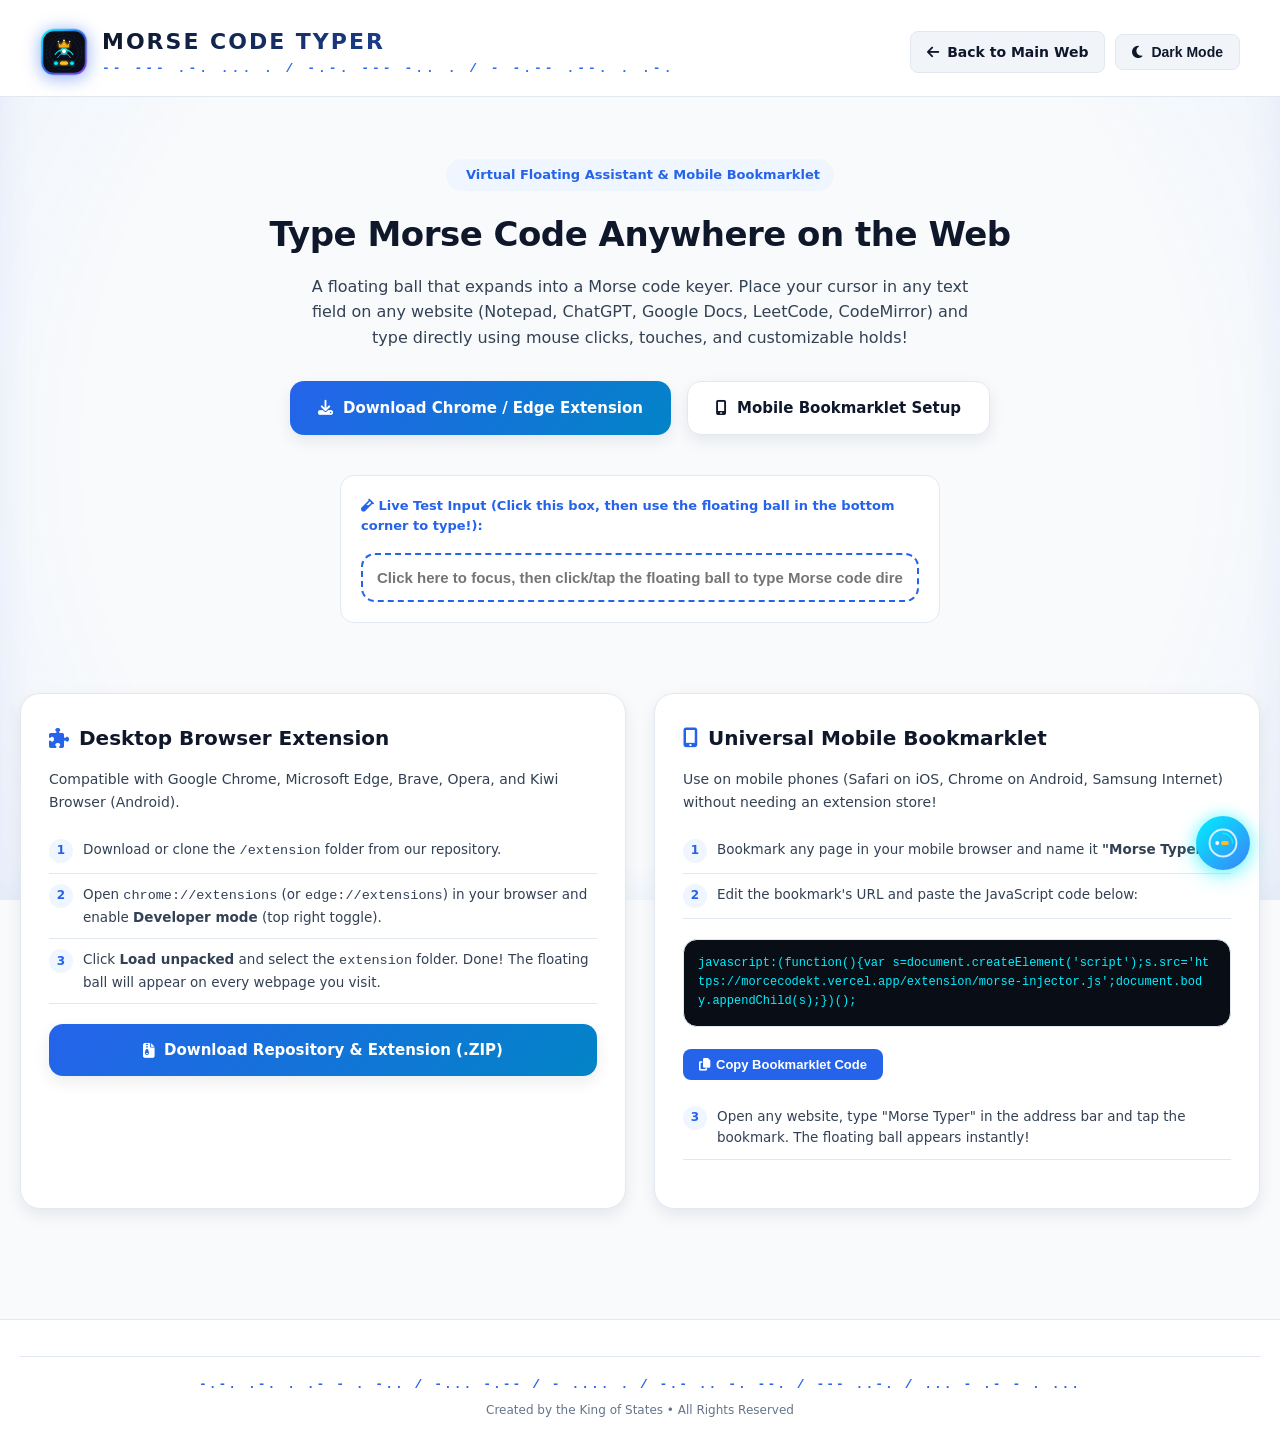
==== extension.html @ 8840e0aa "Add Floating Morse Browser Extension with mobile bookmarklet, full mobile UI overhaul with virtual k" ====
<!DOCTYPE html>
<html lang="en" data-theme="light">
<head>
  <meta charset="UTF-8">
  <meta name="viewport" content="width=device-width, initial-scale=1.0">
  <title>Browser Extension & Mobile Bookmarklet | MORSE CODE TYPER</title>
  <link rel="icon" type="image/svg+xml" href="assets/favicon.svg">
  <link rel="stylesheet" href="https://cdnjs.cloudflare.com/ajax/libs/font-awesome/6.4.0/css/all.min.css">
  <link rel="stylesheet" href="css/themes.css">
  <link rel="stylesheet" href="css/animations.css">
  <link rel="stylesheet" href="css/style.css">
  <link rel="stylesheet" href="extension/content.css">
  <style>
    .ext-hero {
      text-align: center;
      padding: 40px 0 30px 0;
    }
    .ext-badge {
      display: inline-flex;
      align-items: center;
      gap: 6px;
      padding: 6px 14px;
      border-radius: 20px;
      background: var(--primary-light);
      color: var(--primary);
      font-size: 13px;
      font-weight: 800;
      margin-bottom: 16px;
    }
    .ext-title {
      font-size: 34px;
      font-weight: 900;
      color: var(--text-primary);
      margin-bottom: 12px;
      letter-spacing: -0.5px;
    }
    .ext-desc {
      font-size: 16px;
      color: var(--text-secondary);
      max-width: 680px;
      margin: 0 auto 30px auto;
      line-height: 1.6;
    }
    .ext-cta-row {
      display: flex;
      justify-content: center;
      gap: 16px;
      flex-wrap: wrap;
      margin-bottom: 40px;
    }
    .btn-hero {
      padding: 14px 28px;
      border-radius: var(--radius-md);
      font-size: 15px;
      font-weight: 800;
      display: inline-flex;
      align-items: center;
      gap: 10px;
      cursor: pointer;
      text-decoration: none;
      transition: all 0.25s ease;
      box-shadow: var(--shadow-md);
    }
    .btn-hero-primary {
      background: linear-gradient(135deg, var(--primary), var(--secondary));
      color: #fff;
      border: none;
    }
    .btn-hero-primary:hover {
      transform: translateY(-2px);
      box-shadow: 0 8px 25px var(--primary-glow);
    }
    .btn-hero-secondary {
      background: var(--bg-card);
      color: var(--text-primary);
      border: 1px solid var(--border-color);
    }
    .btn-hero-secondary:hover {
      border-color: var(--primary);
      color: var(--primary);
    }
    .ext-grid {
      display: grid;
      grid-template-columns: 1fr 1fr;
      gap: 28px;
      margin-bottom: 50px;
    }
    @media (max-width: 768px) {
      .ext-grid {
        grid-template-columns: 1fr;
      }
    }
    .ext-card {
      background: var(--bg-card);
      border: 1px solid var(--border-color);
      border-radius: var(--radius-lg);
      padding: 28px;
      box-shadow: var(--shadow-md);
    }
    .ext-card h3 {
      font-size: 20px;
      font-weight: 800;
      color: var(--text-primary);
      margin-bottom: 14px;
      display: flex;
      align-items: center;
      gap: 10px;
    }
    .ext-card h3 i {
      color: var(--primary);
    }
    .ext-card p {
      font-size: 14px;
      color: var(--text-secondary);
      line-height: 1.6;
      margin-bottom: 16px;
    }
    .step-list {
      list-style: none;
      padding: 0;
      margin: 0 0 20px 0;
    }
    .step-list li {
      padding: 10px 0;
      border-bottom: 1px solid var(--border-color);
      font-size: 13.5px;
      color: var(--text-secondary);
      display: flex;
      align-items: flex-start;
      gap: 10px;
    }
    .step-num {
      width: 24px;
      height: 24px;
      border-radius: 50%;
      background: var(--primary-light);
      color: var(--primary);
      font-weight: 800;
      font-size: 12px;
      display: flex;
      align-items: center;
      justify-content: center;
      flex-shrink: 0;
    }
    .code-box-wrap {
      position: relative;
      background: #090d16;
      border: 1px solid var(--border-color);
      border-radius: var(--radius-md);
      padding: 14px;
      margin: 14px 0;
      overflow-x: auto;
    }
    .code-text {
      font-family: 'Consolas', 'Courier New', monospace;
      font-size: 12px;
      color: #00f0ff;
      word-break: break-all;
      white-space: pre-wrap;
    }
    .copy-code-btn {
      margin-top: 8px;
      padding: 8px 16px;
      border-radius: var(--radius-sm);
      background: var(--primary);
      color: #fff;
      border: none;
      font-size: 13px;
      font-weight: 700;
      cursor: pointer;
      display: inline-flex;
      align-items: center;
      gap: 6px;
    }
    .sandbox-test-input {
      width: 100%;
      padding: 14px;
      border-radius: var(--radius-md);
      border: 2px dashed var(--primary);
      background: var(--bg-input);
      color: var(--text-primary);
      font-size: 15px;
      font-weight: 600;
      margin-top: 10px;
      outline: none;
    }
  </style>
</head>
<body>
  <div class="screen-mana-shader"></div>
  <canvas id="manaAuraCanvas"></canvas>

  <div class="app-wrapper">
    <header class="main-header">
      <div class="container header-inner">
        <div class="brand-section">
          <a href="index.html" style="text-decoration: none; display: flex; align-items: center; gap: 14px;">
            <img src="assets/logo.svg" alt="Morse Code Typer Logo" class="brand-logo-img">
            <div class="brand-titles">
              <h1 class="main-title">MORSE CODE TYPER</h1>
              <div class="morse-sub-title">-- --- .-. ... . / -.-. --- -.. . / - -.-- .--. . .-.</div>
            </div>
          </a>
        </div>

        <div class="header-actions">
          <a href="index.html" class="btn-icon-labeled" style="text-decoration: none;">
            <i class="fas fa-arrow-left"></i> <span>Back to Main Web</span>
          </a>
          <button id="themeToggleBtn" class="btn-icon-labeled" title="Toggle Theme">
            <i class="fas fa-moon"></i> <span class="btn-text">Dark Mode</span>
          </button>
        </div>
      </div>
    </header>

    <main class="main-content container">
      <!-- Hero Section -->
      <section class="ext-hero">
        <div class="ext-badge"><i class="fas fa-sparkles"></i> Virtual Floating Assistant & Mobile Bookmarklet</div>
        <h2 class="ext-title">Type Morse Code Anywhere on the Web</h2>
        <p class="ext-desc">
          A floating ball that expands into a Morse code keyer. Place your cursor in any text field on any website (Notepad, ChatGPT, Google Docs, LeetCode, CodeMirror) and type directly using mouse clicks, touches, and customizable holds!
        </p>

        <div class="ext-cta-row">
          <a href="#desktop-ext" class="btn-hero btn-hero-primary">
            <i class="fas fa-download"></i> Download Chrome / Edge Extension
          </a>
          <a href="#mobile-bookmarklet" class="btn-hero btn-hero-secondary">
            <i class="fas fa-mobile-screen"></i> Mobile Bookmarklet Setup
          </a>
        </div>

        <!-- Interactive Sandbox on Page -->
        <div style="max-width: 600px; margin: 0 auto 40px auto; text-align: left; background: var(--bg-card); padding: 20px; border-radius: var(--radius-md); border: 1px solid var(--border-color);">
          <div style="font-size: 13px; font-weight: 700; color: var(--primary); margin-bottom: 6px;">
            <i class="fas fa-vial"></i> Live Test Input (Click this box, then use the floating ball in the bottom corner to type!):
          </div>
          <input type="text" class="sandbox-test-input" placeholder="Click here to focus, then click/tap the floating ball to type Morse code directly!">
        </div>
      </section>

      <!-- Details & Installation Grid -->
      <div class="ext-grid">
        <!-- Desktop Extension Card -->
        <div class="ext-card" id="desktop-ext">
          <h3><i class="fas fa-puzzle-piece"></i> Desktop Browser Extension</h3>
          <p>Compatible with Google Chrome, Microsoft Edge, Brave, Opera, and Kiwi Browser (Android).</p>
          
          <ul class="step-list">
            <li>
              <span class="step-num">1</span>
              <span>Download or clone the <code>/extension</code> folder from our repository.</span>
            </li>
            <li>
              <span class="step-num">2</span>
              <span>Open <code>chrome://extensions</code> (or <code>edge://extensions</code>) in your browser and enable <strong>Developer mode</strong> (top right toggle).</span>
            </li>
            <li>
              <span class="step-num">3</span>
              <span>Click <strong>Load unpacked</strong> and select the <code>extension</code> folder. Done! The floating ball will appear on every webpage you visit.</span>
            </li>
          </ul>

          <a href="https://github.com/KoushikDesu/MorseCode-Typer/archive/refs/heads/main.zip" class="btn-hero btn-hero-primary" style="width: 100%; justify-content: center;">
            <i class="fas fa-file-zipper"></i> Download Repository & Extension (.ZIP)
          </a>
        </div>

        <!-- Mobile Bookmarklet Card -->
        <div class="ext-card" id="mobile-bookmarklet">
          <h3><i class="fas fa-mobile-screen-button"></i> Universal Mobile Bookmarklet</h3>
          <p>Use on mobile phones (Safari on iOS, Chrome on Android, Samsung Internet) without needing an extension store!</p>

          <ul class="step-list">
            <li>
              <span class="step-num">1</span>
              <span>Bookmark any page in your mobile browser and name it <strong>"Morse Typer"</strong>.</span>
            </li>
            <li>
              <span class="step-num">2</span>
              <span>Edit the bookmark's URL and paste the JavaScript code below:</span>
            </li>
          </ul>

          <div class="code-box-wrap">
            <div class="code-text" id="bookmarkletCodeText">javascript:(function(){var s=document.createElement('script');s.src='https://morcecodekt.vercel.app/extension/morse-injector.js';document.body.appendChild(s);})();</div>
          </div>

          <button class="copy-code-btn" id="copyBookmarkletBtn">
            <i class="fas fa-copy"></i> Copy Bookmarklet Code
          </button>

          <ul class="step-list" style="margin-top: 16px;">
            <li>
              <span class="step-num">3</span>
              <span>Open any website, type "Morse Typer" in the address bar and tap the bookmark. The floating ball appears instantly!</span>
            </li>
          </ul>
        </div>
      </div>
    </main>

    <footer class="main-footer">
      <div class="container footer-bottom-row">
        <div class="creator-morse-inscribed">-.-. .-. . .- - . -.. / -... -.-- / - .... . / -.- .. -. --. / --- ..-. / ... - .- - . ...</div>
        <div class="creator-text-sub">Created by the King of States &bull; All Rights Reserved</div>
      </div>
    </footer>
  </div>

  <!-- Scripts -->
  <script src="js/app.js"></script>
  <script src="extension/content.js"></script>
  <script>
    document.getElementById('copyBookmarkletBtn').addEventListener('click', () => {
      const code = document.getElementById('bookmarkletCodeText').textContent;
      navigator.clipboard.writeText(code).then(() => {
        window.showToast('Bookmarklet code copied to clipboard!', 'success');
      });
    });
  </script>
</body>
</html>
---- css/themes.css ----
/**
 * MorseCode-Typer Themes & Shaders
 * Dual Theme System:
 * 1. Royal Sovereign (Light Mode): Clean royal blue & white regal aesthetics
 * 2. Solo Leveling Shadow Monarch (Dark Mode): Abyssal black, electric mana cyan shaders & aura
 */

:root {
  /* Common variables */
  --font-main: 'Segoe UI', system-ui, -apple-system, BlinkMacSystemFont, 'Inter', Roboto, sans-serif;
  --font-mono: 'Consolas', 'Fira Code', 'Courier New', monospace;
  --transition-speed: 0.3s;
  --radius-sm: 8px;
  --radius-md: 14px;
  --radius-lg: 20px;
  --radius-xl: 28px;
}

/* ==========================================================================
   LIGHT THEME: "ROYAL SOVEREIGN" (Pleasant Blue & White)
   ========================================================================== */
:root[data-theme="light"] {
  --bg-primary: #f8fafc;
  --bg-secondary: #ffffff;
  --bg-tertiary: #f1f5f9;
  --bg-card: #ffffff;
  --bg-card-hover: #f8fafc;
  --bg-input: #ffffff;
  --bg-pad: #eff6ff;
  --bg-pad-active: #dbeafe;

  --text-primary: #0f172a;
  --text-secondary: #334155;
  --text-muted: #64748b;
  --text-accent: #1d4ed8;

  --primary: #2563eb;
  --primary-hover: #1d4ed8;
  --primary-glow: rgba(37, 99, 235, 0.25);
  --primary-light: #eff6ff;

  --secondary: #0284c7;
  --accent-gold: #d97706;
  --success: #16a34a;
  --danger: #dc2626;
  --warning: #ea580c;

  --border-color: #e2e8f0;
  --border-focus: #3b82f6;

  --shadow-sm: 0 2px 4px rgba(15, 23, 42, 0.05);
  --shadow-md: 0 6px 16px rgba(15, 23, 42, 0.08);
  --shadow-lg: 0 12px 32px rgba(15, 23, 42, 0.12);
  --shadow-neon: 0 0 20px rgba(37, 99, 235, 0.2);

  --screen-vignette: radial-gradient(circle at center, transparent 70%, rgba(37, 99, 235, 0.04) 100%);
  --screen-border-glow: inset 0 0 40px rgba(37, 99, 235, 0.08);
  --glass-bg: rgba(255, 255, 255, 0.85);
  --glass-border: rgba(226, 232, 240, 0.8);
}

/* ==========================================================================
   DARK THEME: "SOLO LEVELING / SHADOW MONARCH" (Obsidian Black & Mana Blue Shaders)
   ========================================================================== */
:root[data-theme="dark"] {
  --bg-primary: #06080d;
  --bg-secondary: #0c1017;
  --bg-tertiary: #131924;
  --bg-card: #0f1623;
  --bg-card-hover: #162032;
  --bg-input: #0a0e16;
  --bg-pad: #0b1322;
  --bg-pad-active: #10243e;

  --text-primary: #f0f6fc;
  --text-secondary: #94a3b8;
  --text-muted: #64748b;
  --text-accent: #00f0ff;

  --primary: #00e5ff;
  --primary-hover: #38bdf8;
  --primary-glow: rgba(0, 240, 255, 0.45);
  --primary-light: rgba(0, 240, 255, 0.1);

  --secondary: #6366f1;
  --accent-gold: #fbbf24;
  --success: #10b981;
  --danger: #f43f5e;
  --warning: #f59e0b;

  --border-color: #1e293b;
  --border-focus: #00f0ff;

  --shadow-sm: 0 2px 8px rgba(0, 0, 0, 0.5);
  --shadow-md: 0 8px 24px rgba(0, 0, 0, 0.7);
  --shadow-lg: 0 16px 48px rgba(0, 0, 0, 0.85);
  --shadow-neon: 0 0 25px rgba(0, 240, 255, 0.35), 0 0 50px rgba(0, 240, 255, 0.15);

  /* Solo Leveling Screen Perimeter Mana Shaders */
  --screen-vignette: radial-gradient(ellipse at center, rgba(6, 8, 13, 0.2) 0%, rgba(3, 4, 8, 0.95) 100%);
  --screen-border-glow: inset 0 0 80px rgba(0, 229, 255, 0.22), inset 0 0 180px rgba(99, 102, 241, 0.12);
  --glass-bg: rgba(15, 22, 35, 0.75);
  --glass-border: rgba(0, 240, 255, 0.25);
}

/* Ambient Mana Overlay around the whole screen in Dark Mode */
.screen-mana-shader {
  position: fixed;
  top: 0;
  left: 0;
  right: 0;
  bottom: 0;
  pointer-events: none;
  z-index: 1;
  box-shadow: var(--screen-border-glow);
  background: var(--screen-vignette);
  transition: box-shadow var(--transition-speed), background var(--transition-speed);
}

/* Subtle holographic scanline overlay for Dark Mode */
[data-theme="dark"] .screen-mana-shader::after {
  content: "";
  position: absolute;
  top: 0;
  left: 0;
  width: 100%;
  height: 100%;
  background: linear-gradient(rgba(18, 16, 16, 0) 50%, rgba(0, 240, 255, 0.02) 50%);
  background-size: 100% 4px;
  pointer-events: none;
}

/* Ambient Canvas Aura for particles */
#manaAuraCanvas {
  position: fixed;
  top: 0;
  left: 0;
  width: 100vw;
  height: 100vh;
  pointer-events: none;
  z-index: 0;
}
---- css/animations.css ----
/**
 * Keyframes and Visual Animations
 */

@keyframes pulseGlow {
  0%, 100% {
    box-shadow: 0 0 15px var(--primary-glow), inset 0 0 10px var(--primary-glow);
    border-color: var(--primary);
  }
  50% {
    box-shadow: 0 0 35px var(--primary-glow), 0 0 60px var(--primary-glow), inset 0 0 20px var(--primary-glow);
    border-color: #38bdf8;
  }
}

@keyframes manaVignettePulse {
  0%, 100% {
    opacity: 0.85;
  }
  50% {
    opacity: 1;
  }
}

@keyframes ditBeat {
  0% { transform: scale(1); }
  50% { transform: scale(1.18); filter: brightness(1.4); }
  100% { transform: scale(1); }
}

@keyframes dahBeat {
  0% { transform: scale(1); }
  50% { transform: scale(1.22); filter: brightness(1.5); }
  100% { transform: scale(1); }
}

@keyframes flashCommit {
  0% { opacity: 0; transform: scale(0.5); }
  40% { opacity: 1; transform: scale(1.25); filter: drop-shadow(0 0 20px var(--primary)); }
  100% { opacity: 0; transform: scale(1.5); }
}

@keyframes rippleEffect {
  0% {
    width: 0px;
    height: 0px;
    opacity: 0.8;
  }
  100% {
    width: 380px;
    height: 380px;
    opacity: 0;
  }
}

@keyframes toastSlideIn {
  0% { transform: translateY(30px); opacity: 0; }
  100% { transform: translateY(0); opacity: 1; }
}

@keyframes modalFadeIn {
  0% { opacity: 0; transform: scale(0.95) translateY(-10px); }
  100% { opacity: 1; transform: scale(1) translateY(0); }
}

.playing-pulse {
  animation: pulseGlow 1.4s infinite alternate ease-in-out;
}

.pulse-dot {
  animation: ditBeat 0.18s ease-out;
}

.pulse-dash {
  animation: dahBeat 0.25s ease-out;
}

.click-ripple {
  position: absolute;
  border-radius: 50%;
  transform: translate(-50%, -50%);
  background: radial-gradient(circle, var(--primary) 0%, rgba(0, 240, 255, 0.1) 70%, transparent 100%);
  pointer-events: none;
  animation: rippleEffect 0.55s ease-out forwards;
}

.flash-active {
  animation: flashCommit 0.4s ease-out forwards !important;
}

.screen-mana-shader {
  animation: manaVignettePulse 6s infinite alternate ease-in-out;
}
---- css/style.css ----
/**
 * MorseCode-Typer - Core Layout & UI Stylesheet
 */

* {
  box-sizing: border-box;
  margin: 0;
  padding: 0;
  -webkit-tap-highlight-color: transparent;
}

body {
  font-family: var(--font-main);
  background-color: var(--bg-primary);
  color: var(--text-primary);
  min-height: 100vh;
  position: relative;
  overflow-x: hidden;
  transition: background-color var(--transition-speed), color var(--transition-speed);
  line-height: 1.6;
}

.app-wrapper {
  position: relative;
  z-index: 2;
  display: flex;
  flex-direction: column;
  min-height: 100vh;
}

.container {
  width: 100%;
  max-width: 1240px;
  margin: 0 auto;
  padding: 0 20px;
}

@media (max-width: 600px) {
  .container {
    padding: 0 12px;
  }
}

/* ==========================================================================
   HEADER & NAVBAR (Scrollable with page)
   ========================================================================== */
.main-header {
  padding: 24px 0 16px 0;
  border-bottom: 1px solid var(--border-color);
  background: var(--bg-secondary);
  position: relative; /* Not fixed/sticky - scrolls naturally */
  z-index: 10;
}

.header-inner {
  display: flex;
  justify-content: space-between;
  align-items: center;
  flex-wrap: wrap;
  gap: 16px;
}

.brand-section {
  display: flex;
  align-items: center;
  gap: 14px;
}

.brand-logo-img {
  width: 48px;
  height: 48px;
  border-radius: var(--radius-md);
  box-shadow: 0 4px 15px var(--primary-glow);
  flex-shrink: 0;
  transition: transform 0.25s ease, filter 0.25s ease;
  filter: drop-shadow(0 0 8px var(--primary-glow));
}

.brand-logo-img:hover {
  transform: scale(1.08) rotate(-3deg);
}

.brand-titles {
  display: flex;
  flex-direction: column;
}

.main-title {
  font-size: 22px;
  font-weight: 800;
  letter-spacing: 2px;
  background: linear-gradient(90deg, var(--text-primary), var(--primary));
  -webkit-background-clip: text;
  -webkit-text-fill-color: transparent;
}

.morse-sub-title {
  font-family: var(--font-mono);
  font-size: 13px;
  letter-spacing: 3px;
  color: var(--primary);
  font-weight: 700;
  opacity: 0.95;
}

.header-actions {
  display: flex;
  align-items: center;
  gap: 10px;
}

.btn-icon-labeled {
  display: inline-flex;
  align-items: center;
  gap: 8px;
  padding: 9px 16px;
  border-radius: var(--radius-sm);
  background: var(--bg-tertiary);
  color: var(--text-primary);
  border: 1px solid var(--border-color);
  cursor: pointer;
  font-size: 14px;
  font-weight: 600;
  transition: all 0.2s ease;
  touch-action: manipulation;
}

.btn-icon-labeled:hover {
  background: var(--bg-card-hover);
  border-color: var(--primary);
  box-shadow: 0 0 12px var(--primary-glow);
  transform: translateY(-1px);
}

.btn-icon-only {
  width: 40px;
  height: 40px;
  border-radius: var(--radius-sm);
  background: var(--bg-tertiary);
  color: var(--text-primary);
  border: 1px solid var(--border-color);
  cursor: pointer;
  font-size: 16px;
  display: inline-flex;
  align-items: center;
  justify-content: center;
  transition: all 0.2s ease;
  touch-action: manipulation;
}

.btn-icon-only:hover {
  background: var(--bg-card-hover);
  border-color: var(--primary);
}

/* ==========================================================================
   NAVIGATION CARDS / TABS
   ========================================================================== */
.navigation-bar {
  padding: 16px 0;
  overflow-x: auto;
  white-space: nowrap;
  -webkit-overflow-scrolling: touch;
  scrollbar-width: thin;
}

.nav-tabs-grid {
  display: flex;
  gap: 10px;
  justify-content: center;
  flex-wrap: wrap;
}

@media (max-width: 768px) {
  .nav-tabs-grid {
    justify-content: flex-start;
    flex-wrap: nowrap;
    padding-bottom: 4px;
  }
}

.nav-tab-btn {
  display: inline-flex;
  align-items: center;
  gap: 8px;
  padding: 11px 18px;
  border-radius: var(--radius-md);
  background: var(--bg-card);
  color: var(--text-secondary);
  border: 1px solid var(--border-color);
  cursor: pointer;
  font-size: 14px;
  font-weight: 700;
  transition: all 0.2s ease;
  box-shadow: var(--shadow-sm);
  flex-shrink: 0;
  touch-action: manipulation;
}

.nav-tab-btn i {
  font-size: 16px;
  color: var(--primary);
}

.nav-tab-btn:hover {
  color: var(--text-primary);
  border-color: var(--primary);
  transform: translateY(-2px);
  box-shadow: 0 6px 18px var(--primary-glow);
}

.nav-tab-btn.active {
  background: linear-gradient(135deg, var(--primary), var(--secondary));
  color: #ffffff;
  border-color: transparent;
  box-shadow: 0 6px 20px var(--primary-glow);
}

.nav-tab-btn.active i {
  color: #ffffff;
}

/* ==========================================================================
   TAB PANES & SECTIONS
   ========================================================================== */
.main-content {
  flex: 1;
  padding: 20px 0 60px 0;
}

.tab-pane {
  display: none;
  animation: modalFadeIn 0.3s ease-out forwards;
}

.tab-pane.active-tab {
  display: block;
}

.section-header {
  display: flex;
  justify-content: space-between;
  align-items: center;
  flex-wrap: wrap;
  gap: 12px;
  margin-bottom: 20px;
}

.section-title {
  font-size: 20px;
  font-weight: 700;
  display: flex;
  align-items: center;
  gap: 10px;
  color: var(--text-primary);
}

.section-title i {
  color: var(--primary);
}

.section-desc {
  font-size: 14px;
  color: var(--text-muted);
  margin-top: 4px;
}

.section-header-actions {
  display: flex;
  gap: 10px;
}

/* ==========================================================================
   TRANSLATOR BOXES (HOME)
   ========================================================================== */
.translator-card {
  background: var(--bg-card);
  border: 1px solid var(--border-color);
  border-radius: var(--radius-lg);
  padding: 22px;
  box-shadow: var(--shadow-md);
  margin-bottom: 25px;
}

@media (max-width: 600px) {
  .translator-card {
    padding: 16px;
  }
}

.translator-grid {
  display: grid;
  grid-template-columns: 1fr 1fr;
  gap: 20px;
  margin-bottom: 20px;
}

@media (max-width: 768px) {
  .translator-grid {
    grid-template-columns: 1fr;
    gap: 16px;
  }
}

.translator-box-wrap {
  display: flex;
  flex-direction: column;
}

.box-header {
  display: flex;
  justify-content: space-between;
  align-items: center;
  margin-bottom: 8px;
}

.box-title {
  font-size: 13px;
  font-weight: 700;
  text-transform: uppercase;
  letter-spacing: 1px;
  color: var(--primary);
  display: flex;
  align-items: center;
  gap: 6px;
}

.box-actions {
  display: flex;
  gap: 6px;
}

.box-action-btn {
  background: var(--bg-tertiary);
  border: 1px solid var(--border-color);
  color: var(--text-primary);
  cursor: pointer;
  font-size: 13px;
  padding: 6px 10px;
  border-radius: var(--radius-sm);
  transition: all 0.2s ease;
  touch-action: manipulation;
}

.box-action-btn:hover {
  color: var(--primary);
  border-color: var(--primary);
}

.translator-textarea {
  width: 100%;
  height: 180px;
  padding: 16px;
  border-radius: var(--radius-md);
  border: 1px solid var(--border-color);
  background: var(--bg-input);
  color: var(--text-primary);
  font-family: var(--font-main);
  font-size: 16px;
  resize: vertical;
  outline: none;
  transition: border-color var(--transition-speed), box-shadow var(--transition-speed);
}

@media (max-width: 600px) {
  .translator-textarea {
    height: 140px;
  }
}

.translator-textarea.morse-code-font {
  font-family: var(--font-mono);
  font-size: 18px;
  letter-spacing: 2px;
}

.translator-textarea:focus {
  border-color: var(--border-focus);
  box-shadow: 0 0 15px var(--primary-glow);
}

.translator-toolbar {
  display: flex;
  justify-content: space-between;
  align-items: center;
  flex-wrap: wrap;
  gap: 16px;
  padding-top: 16px;
  border-top: 1px solid var(--border-color);
}

.wpm-control {
  display: flex;
  align-items: center;
  gap: 10px;
  font-size: 14px;
  font-weight: 600;
  color: var(--text-secondary);
}

.wpm-slider {
  width: 130px;
  cursor: pointer;
  accent-color: var(--primary);
}

.stats-badge {
  font-size: 13px;
  color: var(--text-muted);
  font-family: var(--font-mono);
}

/* ==========================================================================
   INTERACTIVE TAPPING BOARDS (MOUSE & KEYBOARD)
   ========================================================================== */
.typer-workspace {
  display: grid;
  grid-template-columns: 1fr 1fr;
  gap: 24px;
}

@media (max-width: 900px) {
  .typer-workspace {
    grid-template-columns: 1fr;
    gap: 18px;
  }
}

.tapping-pad-card {
  background: var(--bg-card);
  border: 1px solid var(--border-color);
  border-radius: var(--radius-lg);
  padding: 22px;
  box-shadow: var(--shadow-md);
  display: flex;
  flex-direction: column;
}

@media (max-width: 600px) {
  .tapping-pad-card {
    padding: 16px;
  }
}

.interactive-pad-surface {
  position: relative;
  flex: 1;
  min-height: 230px;
  background: var(--bg-pad);
  border: 2px dashed var(--border-color);
  border-radius: var(--radius-md);
  display: flex;
  flex-direction: column;
  align-items: center;
  justify-content: center;
  cursor: pointer;
  user-select: none;
  -webkit-user-select: none;
  overflow: hidden;
  transition: all 0.2s ease;
  margin-bottom: 18px;
  touch-action: manipulation;
}

.interactive-pad-surface:hover {
  border-color: var(--primary);
  background: var(--bg-pad-active);
}

.interactive-pad-surface.active-pressed {
  background: var(--bg-pad-active);
  border-color: var(--primary);
  box-shadow: inset 0 0 25px var(--primary-glow), 0 0 25px var(--primary-glow);
  transform: scale(0.985);
}

.pad-instruction-icon {
  font-size: 38px;
  color: var(--primary);
  margin-bottom: 10px;
}

.pad-instruction-text {
  font-size: 15px;
  font-weight: 700;
  color: var(--text-primary);
  text-align: center;
  padding: 0 10px;
}

.pad-instruction-sub {
  font-size: 13px;
  color: var(--text-muted);
  margin-top: 4px;
  text-align: center;
  padding: 0 10px;
}

.live-key-hint {
  margin-top: 10px;
  padding: 4px 10px;
  border-radius: var(--radius-sm);
  background: var(--primary-light);
  color: var(--primary);
  font-size: 12px;
  font-weight: 700;
  font-family: var(--font-mono);
  text-align: center;
}

/* Dual Display Boards */
.live-buffer-board {
  background: var(--bg-tertiary);
  border: 1px solid var(--border-color);
  border-radius: var(--radius-md);
  padding: 14px 18px;
  display: flex;
  align-items: center;
  justify-content: space-between;
  margin-bottom: 12px;
  position: relative;
  overflow: hidden;
}

.buffer-content-wrap {
  display: flex;
  align-items: center;
  gap: 12px;
}

.buffer-symbols {
  font-family: var(--font-mono);
  font-size: 22px;
  font-weight: 800;
  color: var(--primary);
  letter-spacing: 4px;
}

.buffer-char-preview {
  font-size: 18px;
  font-weight: 800;
  color: var(--accent-gold);
  opacity: 0;
  transition: opacity 0.2s ease;
}

.buffer-char-preview.visible {
  opacity: 1;
}

.commit-timer-svg {
  width: 36px;
  height: 36px;
  transform: rotate(-90deg);
}

.timer-circle-bg {
  fill: none;
  stroke: var(--border-color);
  stroke-width: 3;
}

.timer-circle-val {
  fill: none;
  stroke: var(--primary);
  stroke-width: 3;
  stroke-dasharray: 100;
  stroke-dashoffset: 100;
  transition: stroke-dashoffset 0.05s linear;
}

.commit-flash-overlay {
  position: absolute;
  top: 50%;
  left: 50%;
  transform: translate(-50%, -50%);
  font-size: 48px;
  font-weight: 900;
  color: var(--primary);
  opacity: 0;
  pointer-events: none;
}

/* Decoded Output Card */
.decoded-output-card {
  background: var(--bg-card);
  border: 1px solid var(--border-color);
  border-radius: var(--radius-lg);
  padding: 22px;
  box-shadow: var(--shadow-md);
  display: flex;
  flex-direction: column;
}

@media (max-width: 600px) {
  .decoded-output-card {
    padding: 16px;
  }
}

.decoded-output-textarea {
  flex: 1;
  min-height: 200px;
  padding: 16px;
  border-radius: var(--radius-md);
  border: 1px solid var(--border-color);
  background: var(--bg-input);
  color: var(--text-primary);
  font-family: var(--font-main);
  font-size: 18px;
  font-weight: 600;
  resize: vertical;
  outline: none;
  margin-bottom: 16px;
}

@media (max-width: 600px) {
  .decoded-output-textarea {
    min-height: 140px;
  }
}

.output-action-bar {
  display: flex;
  flex-wrap: wrap;
  gap: 8px;
}

/* ==========================================================================
   LEARN MORSE GRID (CARD 3)
   ========================================================================== */
.learn-filters-bar {
  display: flex;
  justify-content: space-between;
  align-items: center;
  flex-wrap: wrap;
  gap: 14px;
  margin-bottom: 20px;
}

.filter-btn-group {
  display: flex;
  gap: 8px;
  flex-wrap: wrap;
}

.learn-filter-btn {
  padding: 8px 14px;
  border-radius: var(--radius-sm);
  background: var(--bg-card);
  border: 1px solid var(--border-color);
  color: var(--text-secondary);
  cursor: pointer;
  font-size: 13px;
  font-weight: 600;
  transition: all 0.2s ease;
  touch-action: manipulation;
}

.learn-filter-btn.active, .learn-filter-btn:hover {
  background: var(--primary);
  color: #fff;
  border-color: var(--primary);
}

.learn-search-input {
  padding: 8px 14px;
  border-radius: var(--radius-sm);
  border: 1px solid var(--border-color);
  background: var(--bg-card);
  color: var(--text-primary);
  font-size: 14px;
  outline: none;
  width: 200px;
}

@media (max-width: 600px) {
  .learn-search-input {
    width: 100%;
  }
}

.learn-search-input:focus {
  border-color: var(--primary);
}

.learn-grid {
  display: grid;
  grid-template-columns: repeat(auto-fill, minmax(240px, 1fr));
  gap: 18px;
  margin-bottom: 30px;
}

@media (max-width: 600px) {
  .learn-grid {
    grid-template-columns: 1fr;
    gap: 14px;
  }
}

.learn-char-card {
  background: var(--bg-card);
  border: 1px solid var(--border-color);
  border-radius: var(--radius-md);
  padding: 16px;
  box-shadow: var(--shadow-sm);
  transition: all 0.25s ease;
  display: flex;
  flex-direction: column;
}

.learn-char-card:hover {
  transform: translateY(-3px);
  border-color: var(--primary);
  box-shadow: var(--shadow-neon);
}

.card-top {
  display: flex;
  justify-content: space-between;
  align-items: center;
  margin-bottom: 10px;
}

.char-badge {
  font-size: 26px;
  font-weight: 900;
  color: var(--text-primary);
}

.play-char-btn {
  width: 36px;
  height: 36px;
  border-radius: 50%;
  background: var(--primary-light);
  border: 1px solid var(--border-color);
  color: var(--primary);
  cursor: pointer;
  display: flex;
  align-items: center;
  justify-content: center;
  transition: all 0.2s ease;
  touch-action: manipulation;
}

.play-char-btn:hover {
  background: var(--primary);
  color: #fff;
  transform: scale(1.1);
}

.card-morse-row {
  display: flex;
  justify-content: space-between;
  align-items: center;
  margin-bottom: 12px;
  background: var(--bg-tertiary);
  padding: 8px 12px;
  border-radius: var(--radius-sm);
}

.morse-text {
  font-family: var(--font-mono);
  font-size: 18px;
  font-weight: 800;
  color: var(--primary);
  letter-spacing: 2px;
}

.morse-visual-pills {
  display: flex;
  gap: 4px;
}

.symbol-pill {
  font-size: 15px;
  font-weight: 800;
}

.pill-dot { color: var(--primary); }
.pill-dash { color: var(--accent-gold); }

.mnemonic-section {
  flex: 1;
  font-size: 13px;
  color: var(--text-secondary);
  margin-bottom: 12px;
}

.mnemonic-word {
  color: var(--text-primary);
  margin-bottom: 2px;
}

.mnemonic-word i {
  color: var(--accent-gold);
  margin-right: 4px;
}

.mnemonic-hint {
  color: var(--text-muted);
  font-style: italic;
}

.try-char-btn {
  width: 100%;
  padding: 8px;
  border-radius: var(--radius-sm);
  background: var(--bg-tertiary);
  border: 1px solid var(--border-color);
  color: var(--text-primary);
  font-size: 12px;
  font-weight: 700;
  cursor: pointer;
  transition: all 0.2s ease;
  touch-action: manipulation;
}

.try-char-btn:hover {
  background: var(--primary);
  color: #fff;
  border-color: var(--primary);
}

.chart-img-modal-body {
  text-align: center;
  overflow: auto;
  max-height: 75vh;
}

.mnemonic-full-img {
  max-width: 100%;
  height: auto;
  border-radius: var(--radius-md);
  box-shadow: var(--shadow-lg);
  background: #fff;
}

/* ==========================================================================
   PRACTICE & QUIZ ENGINE (CARD 4)
   ========================================================================== */
.practice-container {
  display: grid;
  grid-template-columns: 280px 1fr;
  gap: 24px;
}

@media (max-width: 860px) {
  .practice-container {
    grid-template-columns: 1fr;
    gap: 18px;
  }
}

.practice-sidebar-card {
  background: var(--bg-card);
  border: 1px solid var(--border-color);
  border-radius: var(--radius-lg);
  padding: 20px;
  box-shadow: var(--shadow-md);
  display: flex;
  flex-direction: column;
  gap: 16px;
}

.stat-item {
  display: flex;
  justify-content: space-between;
  align-items: center;
  padding: 8px 0;
  border-bottom: 1px solid var(--border-color);
}

.stat-label {
  font-size: 13px;
  color: var(--text-muted);
  font-weight: 600;
}

.stat-val {
  font-size: 18px;
  font-weight: 800;
  font-family: var(--font-mono);
  color: var(--primary);
}

.rank-badge {
  display: inline-block;
  padding: 8px 12px;
  border-radius: var(--radius-sm);
  font-size: 13px;
  font-weight: 800;
  text-align: center;
  width: 100%;
}

.rank-novice { background: #334155; color: #fff; }
.rank-a { background: #0284c7; color: #fff; }
.rank-s { background: #7c3aed; color: #fff; }
.rank-monarch { background: linear-gradient(90deg, #00f0ff, #7c3aed); color: #000; font-weight: 900; }

.quiz-main-card {
  background: var(--bg-card);
  border: 1px solid var(--border-color);
  border-radius: var(--radius-lg);
  padding: 28px;
  box-shadow: var(--shadow-md);
  display: flex;
  flex-direction: column;
  justify-content: center;
  min-height: 420px;
}

@media (max-width: 600px) {
  .quiz-main-card {
    padding: 16px;
    min-height: auto;
  }
}

.quiz-question-header {
  text-align: center;
  margin-bottom: 24px;
}

.quiz-subtitle {
  font-size: 14px;
  color: var(--text-muted);
  margin-bottom: 12px;
}

.quiz-prompt-box {
  display: flex;
  align-items: center;
  justify-content: center;
  min-height: 60px;
}

.quiz-prompt-text {
  font-size: 36px;
  font-weight: 900;
  font-family: var(--font-mono);
  letter-spacing: 4px;
  color: var(--primary);
}

/* Dedicated Audio Question Banner */
.quiz-audio-banner {
  display: flex;
  flex-direction: column;
  align-items: center;
  justify-content: center;
  gap: 12px;
  margin-bottom: 10px;
}

.quiz-sound-banner-btn {
  display: inline-flex;
  align-items: center;
  gap: 12px;
  padding: 16px 28px;
  border-radius: var(--radius-md);
  background: linear-gradient(135deg, var(--primary), var(--secondary));
  color: #fff;
  border: none;
  font-size: 17px;
  font-weight: 800;
  cursor: pointer;
  box-shadow: 0 6px 20px var(--primary-glow);
  transition: all 0.2s ease;
  touch-action: manipulation;
}

.quiz-sound-banner-btn:hover {
  transform: scale(1.03);
  box-shadow: 0 8px 25px var(--primary-glow);
}

.quiz-options-grid {
  display: grid;
  grid-template-columns: 1fr 1fr;
  gap: 14px;
  margin-bottom: 20px;
}

@media (max-width: 640px) {
  .quiz-options-grid {
    grid-template-columns: 1fr;
    gap: 10px;
  }
}

.quiz-option-btn {
  padding: 16px 20px;
  border-radius: var(--radius-md);
  background: var(--bg-tertiary);
  border: 2px solid var(--border-color);
  color: var(--text-primary);
  font-size: 18px;
  font-weight: 700;
  cursor: pointer;
  display: flex;
  align-items: center;
  gap: 12px;
  transition: all 0.2s ease;
  touch-action: manipulation;
  min-height: 58px;
}

.quiz-option-btn:hover {
  border-color: var(--primary);
  background: var(--bg-card-hover);
  transform: translateY(-2px);
}

.quiz-option-btn .opt-index {
  display: inline-flex;
  align-items: center;
  justify-content: center;
  width: 28px;
  height: 28px;
  border-radius: 50%;
  background: var(--primary-light);
  color: var(--primary);
  font-size: 13px;
  font-weight: 800;
  flex-shrink: 0;
}

.quiz-option-btn.correct-choice {
  background: rgba(16, 185, 129, 0.2) !important;
  border-color: var(--success) !important;
  color: var(--success) !important;
}

.quiz-option-btn.wrong-choice {
  background: rgba(244, 63, 94, 0.2) !important;
  border-color: var(--danger) !important;
  color: var(--danger) !important;
}

/* Interactive Tapping Challenge */
.interactive-tapping-container {
  text-align: center;
  margin-bottom: 20px;
}

.interactive-tap-buffer {
  min-height: 60px;
  padding: 12px 18px;
  border-radius: var(--radius-md);
  background: var(--bg-tertiary);
  border: 2px solid var(--border-color);
  font-family: var(--font-mono);
  font-size: 26px;
  font-weight: 800;
  color: var(--primary);
  letter-spacing: 4px;
  margin-bottom: 16px;
  display: flex;
  align-items: center;
  justify-content: center;
  word-break: break-all;
}

.interactive-tap-buttons {
  display: flex;
  justify-content: center;
  gap: 8px;
  flex-wrap: wrap;
  margin-bottom: 14px;
}

.quiz-tap-action-btn {
  padding: 12px 20px;
  border-radius: var(--radius-sm);
  background: var(--bg-tertiary);
  border: 1px solid var(--border-color);
  color: var(--text-primary);
  font-size: 15px;
  font-weight: 700;
  cursor: pointer;
  transition: all 0.2s ease;
  touch-action: manipulation;
}

.quiz-tap-action-btn:hover {
  background: var(--primary);
  color: #fff;
  border-color: var(--primary);
}

.interactive-feedback-row {
  min-height: 28px;
  font-size: 14px;
  font-weight: 700;
}

.correct-text { color: var(--success); }
.wrong-text { color: var(--danger); }

/* ==========================================================================
   FOOTER & CREATOR INSCRIPTION
   ========================================================================== */
.main-footer {
  border-top: 1px solid var(--border-color);
  background: var(--bg-secondary);
  padding: 36px 0 25px 0;
  margin-top: auto;
}

.footer-content-grid {
  display: grid;
  grid-template-columns: 1.5fr 1fr 1fr;
  gap: 24px;
  margin-bottom: 25px;
}

@media (max-width: 768px) {
  .footer-content-grid {
    grid-template-columns: 1fr;
    gap: 20px;
  }
}

.footer-brand h3 {
  font-size: 17px;
  font-weight: 800;
  margin-bottom: 8px;
  color: var(--primary);
}

.footer-brand p {
  font-size: 13px;
  color: var(--text-secondary);
}

.footer-motivation {
  display: flex;
  flex-direction: column;
  justify-content: center;
}

.quote-box {
  font-style: italic;
  font-size: 13px;
  color: var(--text-primary);
  border-left: 3px solid var(--primary);
  padding-left: 12px;
  line-height: 1.5;
}

.quote-author {
  font-style: normal;
  font-weight: 700;
  color: var(--primary);
  margin-top: 4px;
  font-size: 12px;
}

.footer-feedback h4 {
  font-size: 14px;
  font-weight: 700;
  margin-bottom: 6px;
  color: var(--text-primary);
}

.feedback-email-link {
  display: inline-flex;
  align-items: center;
  gap: 8px;
  color: var(--primary);
  text-decoration: none;
  font-weight: 600;
  font-size: 13px;
}

.feedback-email-link:hover {
  text-decoration: underline;
}

.footer-bottom-row {
  border-top: 1px solid var(--border-color);
  padding-top: 18px;
  display: flex;
  flex-direction: column;
  align-items: center;
  gap: 6px;
  text-align: center;
}

.creator-morse-inscribed {
  font-family: var(--font-mono);
  font-size: 13px;
  letter-spacing: 2px;
  color: var(--primary);
  font-weight: 700;
  word-break: break-all;
}

.creator-text-sub {
  font-size: 12px;
  color: var(--text-muted);
}

/* ==========================================================================
   MODALS
   ========================================================================== */
.modal-overlay {
  position: fixed;
  top: 0;
  left: 0;
  right: 0;
  bottom: 0;
  background: rgba(0, 0, 0, 0.75);
  backdrop-filter: blur(6px);
  z-index: 1000;
  display: flex;
  align-items: center;
  justify-content: center;
  padding: 16px;
  opacity: 0;
  pointer-events: none;
  transition: opacity 0.25s ease;
}

.modal-overlay.open {
  opacity: 1;
  pointer-events: auto;
}

.modal-card {
  background: var(--bg-card);
  border: 1px solid var(--border-color);
  border-radius: var(--radius-lg);
  width: 100%;
  max-width: 560px;
  box-shadow: var(--shadow-lg);
  overflow: hidden;
  animation: modalFadeIn 0.25s ease-out;
}

.modal-card.wide-modal {
  max-width: 900px;
}

.modal-header {
  padding: 16px 20px;
  border-bottom: 1px solid var(--border-color);
  display: flex;
  justify-content: space-between;
  align-items: center;
}

.modal-header h3 {
  font-size: 17px;
  font-weight: 700;
  color: var(--text-primary);
}

.modal-close-btn {
  background: transparent;
  border: none;
  color: var(--text-muted);
  font-size: 18px;
  cursor: pointer;
  transition: color 0.2s ease;
  touch-action: manipulation;
}

.modal-close-btn:hover {
  color: var(--danger);
}

.modal-body {
  padding: 20px;
  max-height: 70vh;
  overflow-y: auto;
}

.modal-footer {
  padding: 14px 20px;
  border-top: 1px solid var(--border-color);
  display: flex;
  justify-content: flex-end;
  gap: 10px;
}

.form-group {
  margin-bottom: 16px;
}

.form-group label {
  display: block;
  font-size: 13px;
  font-weight: 600;
  margin-bottom: 6px;
  color: var(--text-secondary);
}

.form-control {
  width: 100%;
  padding: 10px 12px;
  border-radius: var(--radius-sm);
  border: 1px solid var(--border-color);
  background: var(--bg-input);
  color: var(--text-primary);
  font-size: 14px;
  outline: none;
}

.form-control:focus {
  border-color: var(--primary);
}

/* Toast styling */
.toast-container {
  position: fixed;
  bottom: 20px;
  right: 20px;
  z-index: 2000;
  display: flex;
  flex-direction: column;
  gap: 8px;
  max-width: 90vw;
}

.toast {
  display: flex;
  align-items: center;
  gap: 10px;
  padding: 12px 16px;
  border-radius: var(--radius-md);
  background: var(--bg-card);
  border: 1px solid var(--border-color);
  color: var(--text-primary);
  font-size: 13px;
  font-weight: 600;
  box-shadow: var(--shadow-lg);
  opacity: 0;
  transform: translateY(20px);
  transition: all 0.3s cubic-bezier(0.4, 0, 0.2, 1);
}

.toast.show {
  opacity: 1;
  transform: translateY(0);
}

.toast-success { border-left: 4px solid var(--success); }
.toast-error { border-left: 4px solid var(--danger); }
.toast-info { border-left: 4px solid var(--primary); }
.toast-warning { border-left: 4px solid var(--warning); }
---- extension/content.css ----
/**
 * Morse Code Floating Extension - Isolated CSS Styles
 */

:root {
  --mext-primary: #00f0ff;
  --mext-secondary: #3b82f6;
  --mext-bg: rgba(12, 16, 26, 0.95);
  --mext-card: #131b2c;
  --mext-border: #1e293b;
  --mext-text: #f0f6fc;
  --mext-muted: #94a3b8;
  --mext-gold: #fbbf24;
  --mext-glow: rgba(0, 240, 255, 0.4);
}

[data-mext-theme="light"] {
  --mext-primary: #2563eb;
  --mext-secondary: #0284c7;
  --mext-bg: rgba(255, 255, 255, 0.97);
  --mext-card: #f8fafc;
  --mext-border: #cbd5e1;
  --mext-text: #0f172a;
  --mext-muted: #64748b;
  --mext-gold: #d97706;
  --mext-glow: rgba(37, 99, 235, 0.25);
}

/* Floating Ball Trigger */
#morse-ext-ball {
  position: fixed;
  bottom: 30px;
  right: 30px;
  width: 54px;
  height: 54px;
  border-radius: 50%;
  background: linear-gradient(135deg, var(--mext-primary), var(--mext-secondary));
  box-shadow: 0 6px 22px var(--mext-glow), 0 0 15px var(--mext-glow);
  z-index: 2147483645;
  cursor: grab;
  display: flex;
  align-items: center;
  justify-content: center;
  color: #fff;
  font-family: system-ui, -apple-system, sans-serif;
  user-select: none;
  -webkit-user-select: none;
  touch-action: none;
  transition: transform 0.2s cubic-bezier(0.4, 0, 0.2, 1), box-shadow 0.2s ease;
}

#morse-ext-ball:hover {
  transform: scale(1.1);
  box-shadow: 0 8px 30px var(--mext-glow), 0 0 25px var(--mext-glow);
}

#morse-ext-ball:active {
  cursor: grabbing;
  transform: scale(0.95);
}

.mext-ball-icon {
  width: 32px;
  height: 32px;
  pointer-events: none;
}

/* Floating Morse Widget Box */
#morse-ext-widget {
  position: fixed;
  bottom: 30px;
  right: 30px;
  width: 330px;
  max-width: 92vw;
  background: var(--mext-bg);
  color: var(--mext-text);
  border: 1.5px solid var(--mext-border);
  border-radius: 18px;
  box-shadow: 0 16px 40px rgba(0, 0, 0, 0.6), 0 0 25px var(--mext-glow);
  z-index: 2147483646;
  font-family: system-ui, -apple-system, sans-serif;
  display: none;
  flex-direction: column;
  overflow: hidden;
  backdrop-filter: blur(16px);
  -webkit-backdrop-filter: blur(16px);
  animation: mextFadeIn 0.25s ease-out;
  touch-action: manipulation;
}

#morse-ext-widget.mext-open {
  display: flex;
}

@keyframes mextFadeIn {
  from { opacity: 0; transform: scale(0.9) translateY(20px); }
  to { opacity: 1; transform: scale(1) translateY(0); }
}

/* Widget Header */
.mext-header {
  padding: 10px 14px;
  background: var(--mext-card);
  border-bottom: 1px solid var(--mext-border);
  display: flex;
  align-items: center;
  justify-content: space-between;
  cursor: grab;
  user-select: none;
  -webkit-user-select: none;
}

.mext-header:active {
  cursor: grabbing;
}

.mext-brand {
  display: flex;
  align-items: center;
  gap: 8px;
  font-size: 13px;
  font-weight: 800;
  letter-spacing: 0.5px;
  color: var(--mext-primary);
}

.mext-header-actions {
  display: flex;
  align-items: center;
  gap: 4px;
}

.mext-btn-icon {
  background: transparent;
  border: none;
  color: var(--mext-muted);
  cursor: pointer;
  width: 28px;
  height: 28px;
  border-radius: 6px;
  display: flex;
  align-items: center;
  justify-content: center;
  font-size: 13px;
  font-weight: 700;
  transition: all 0.2s ease;
}

.mext-btn-icon:hover {
  background: rgba(0, 240, 255, 0.15);
  color: var(--mext-primary);
}

.mext-btn-icon.mext-active {
  background: var(--mext-primary);
  color: #fff;
}

/* Active Target Element Status Indicator */
.mext-target-bar {
  padding: 6px 12px;
  font-size: 11px;
  font-weight: 600;
  background: rgba(0, 240, 255, 0.08);
  color: var(--mext-primary);
  display: flex;
  align-items: center;
  justify-content: space-between;
  border-bottom: 1px solid var(--mext-border);
}

/* Buffer & Countdown Board */
.mext-buffer-row {
  padding: 10px 14px;
  background: var(--mext-card);
  display: flex;
  align-items: center;
  justify-content: space-between;
  border-bottom: 1px solid var(--mext-border);
}

.mext-buffer-text {
  font-family: 'Consolas', 'Courier New', monospace;
  font-size: 22px;
  font-weight: 800;
  color: var(--mext-primary);
  letter-spacing: 3px;
  min-height: 28px;
}

.mext-preview-badge {
  font-size: 16px;
  font-weight: 800;
  color: var(--mext-gold);
}

.mext-timer-svg {
  width: 28px;
  height: 28px;
  transform: rotate(-90deg);
}

.mext-timer-bg {
  fill: none;
  stroke: var(--mext-border);
  stroke-width: 3;
}

.mext-timer-val {
  fill: none;
  stroke: var(--mext-primary);
  stroke-width: 3;
  stroke-dasharray: 100;
  stroke-dashoffset: 100;
  transition: stroke-dashoffset 0.05s linear;
}

/* Interactive Tapping Pad */
.mext-pad {
  margin: 12px;
  padding: 24px 14px;
  background: rgba(0, 240, 255, 0.04);
  border: 2px dashed var(--mext-border);
  border-radius: 12px;
  text-align: center;
  cursor: pointer;
  user-select: none;
  -webkit-user-select: none;
  transition: all 0.2s ease;
  touch-action: manipulation;
}

.mext-pad:hover {
  border-color: var(--mext-primary);
  background: rgba(0, 240, 255, 0.08);
}

.mext-pad.mext-pressed {
  background: rgba(0, 240, 255, 0.18);
  border-color: var(--mext-primary);
  transform: scale(0.98);
  box-shadow: inset 0 0 15px var(--mext-glow);
}

.mext-pad-title {
  font-size: 13px;
  font-weight: 800;
  letter-spacing: 1px;
  color: var(--mext-text);
}

.mext-pad-sub {
  font-size: 11px;
  color: var(--mext-muted);
  margin-top: 3px;
}

/* Action Buttons Toolbar */
.mext-toolbar {
  padding: 8px 12px 12px 12px;
  display: flex;
  flex-wrap: wrap;
  gap: 6px;
}

.mext-btn {
  flex: 1;
  min-width: 56px;
  padding: 7px 10px;
  border-radius: 8px;
  background: var(--mext-card);
  border: 1px solid var(--mext-border);
  color: var(--mext-text);
  font-size: 11px;
  font-weight: 700;
  cursor: pointer;
  display: inline-flex;
  align-items: center;
  justify-content: center;
  gap: 4px;
  transition: all 0.2s ease;
  touch-action: manipulation;
}

.mext-btn:hover {
  border-color: var(--mext-primary);
  background: rgba(0, 240, 255, 0.12);
  color: var(--mext-primary);
}

.mext-btn-accent {
  background: var(--mext-primary);
  color: #fff;
  border-color: transparent;
}

.mext-btn-accent:hover {
  filter: brightness(1.15);
}

/* Settings Drawer inside Widget */
.mext-settings-drawer {
  max-height: 0;
  overflow: hidden;
  transition: max-height 0.3s cubic-bezier(0.4, 0, 0.2, 1);
  background: var(--mext-card);
  border-top: 1px solid var(--mext-border);
}

.mext-settings-drawer.mext-drawer-open {
  max-height: 280px;
  overflow-y: auto;
  padding: 12px 14px;
}

.mext-form-group {
  margin-bottom: 10px;
}

.mext-form-group label {
  display: block;
  font-size: 11px;
  font-weight: 600;
  color: var(--mext-muted);
  margin-bottom: 3px;
}

.mext-select, .mext-input {
  width: 100%;
  padding: 6px 8px;
  border-radius: 6px;
  background: var(--mext-bg);
  border: 1px solid var(--mext-border);
  color: var(--mext-text);
  font-size: 11px;
  outline: none;
}

.mext-select:focus, .mext-input:focus {
  border-color: var(--mext-primary);
}
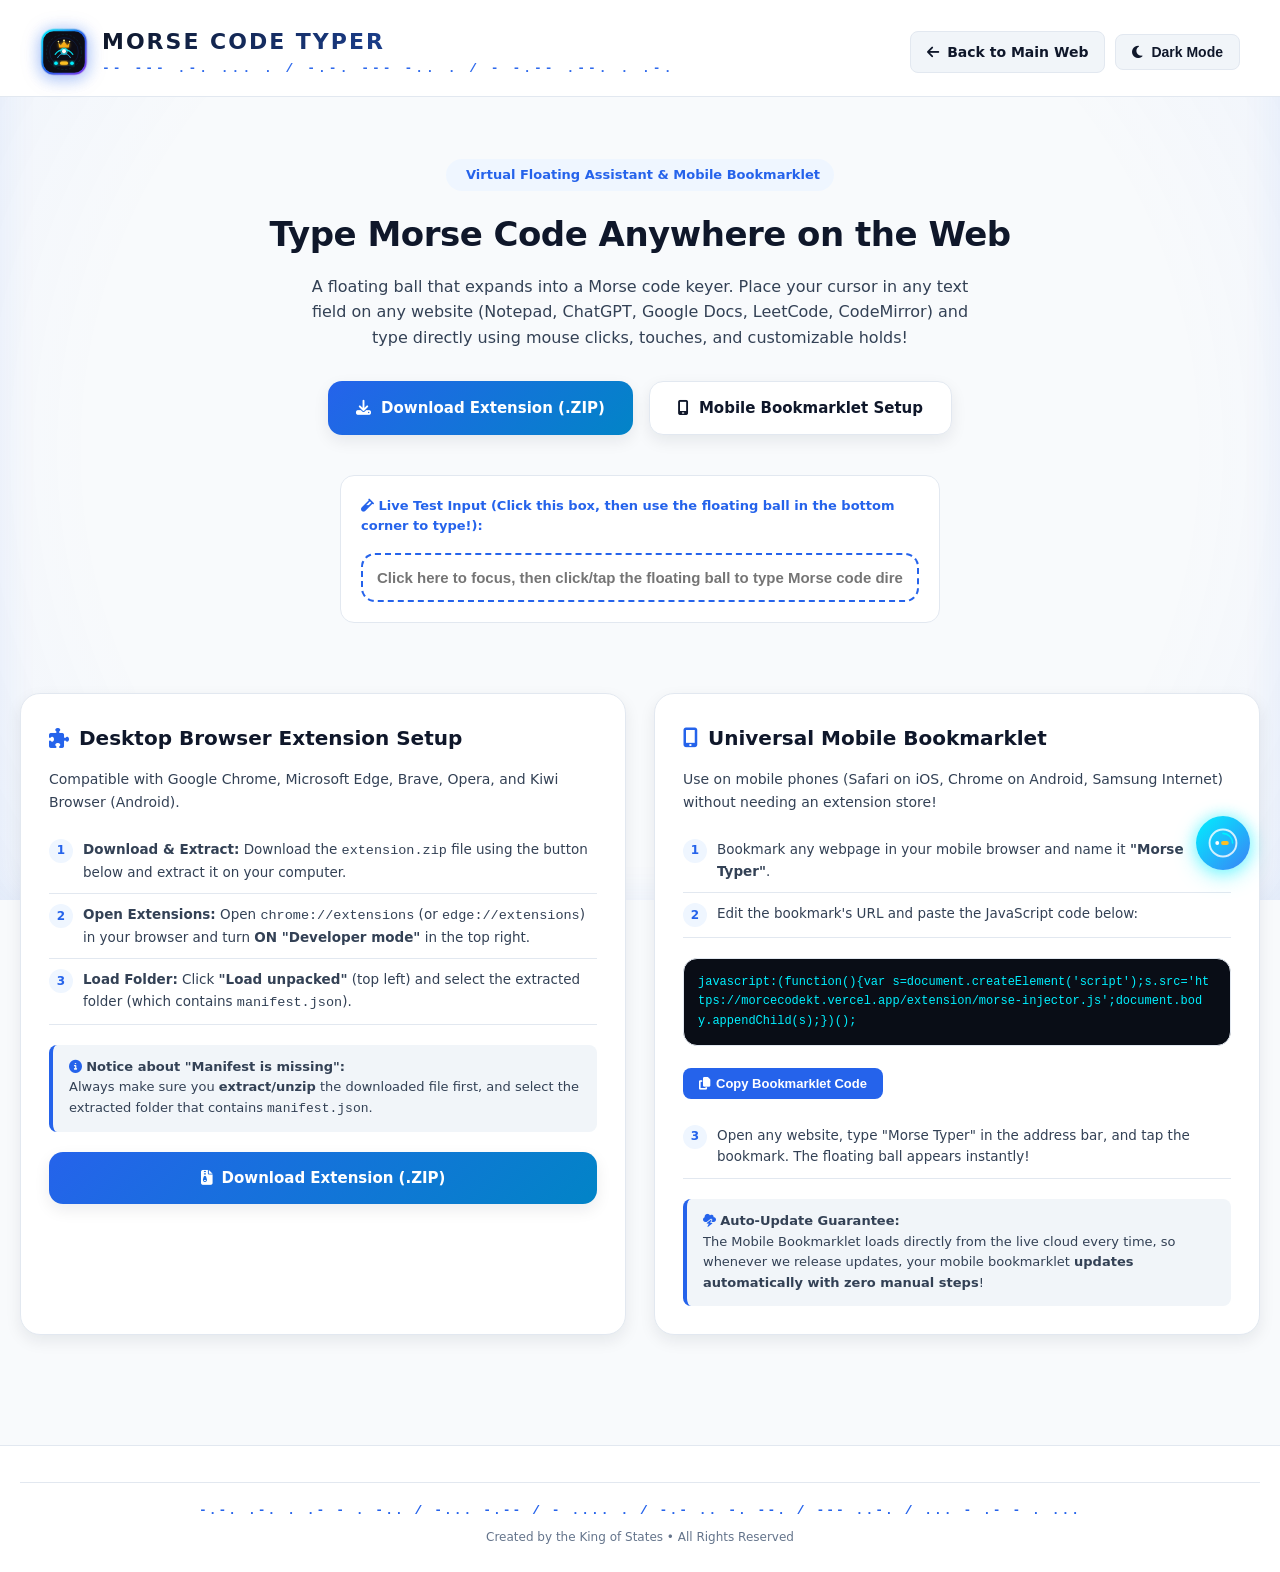
==== commit 741d6f13: "Enhance floating extension settings with separate Left & Right long-press controls, auto character b" ====
--- a/extension.html
+++ b/extension.html
@@ -9,6 +9,7 @@
   <link rel="stylesheet" href="css/themes.css">
   <link rel="stylesheet" href="css/animations.css">
   <link rel="stylesheet" href="css/style.css">
+  <link rel="stylesheet" href="css/mobile.css">
   <link rel="stylesheet" href="extension/content.css">
   <style>
     .ext-hero {
@@ -184,6 +185,15 @@
       margin-top: 10px;
       outline: none;
     }
+    .faq-alert {
+      background: var(--bg-tertiary);
+      border-left: 4px solid var(--primary);
+      padding: 12px 16px;
+      border-radius: var(--radius-sm);
+      font-size: 13px;
+      color: var(--text-secondary);
+      margin-top: 16px;
+    }
   </style>
 </head>
 <body>
@@ -224,8 +234,8 @@
         </p>
 
         <div class="ext-cta-row">
-          <a href="#desktop-ext" class="btn-hero btn-hero-primary">
-            <i class="fas fa-download"></i> Download Chrome / Edge Extension
+          <a href="extension.zip" download="morse-code-extension.zip" class="btn-hero btn-hero-primary">
+            <i class="fas fa-download"></i> Download Extension (.ZIP)
           </a>
           <a href="#mobile-bookmarklet" class="btn-hero btn-hero-secondary">
             <i class="fas fa-mobile-screen"></i> Mobile Bookmarklet Setup
@@ -245,27 +255,34 @@
       <div class="ext-grid">
         <!-- Desktop Extension Card -->
         <div class="ext-card" id="desktop-ext">
-          <h3><i class="fas fa-puzzle-piece"></i> Desktop Browser Extension</h3>
+          <h3><i class="fas fa-puzzle-piece"></i> Desktop Browser Extension Setup</h3>
           <p>Compatible with Google Chrome, Microsoft Edge, Brave, Opera, and Kiwi Browser (Android).</p>
           
           <ul class="step-list">
             <li>
               <span class="step-num">1</span>
-              <span>Download or clone the <code>/extension</code> folder from our repository.</span>
+              <span><strong>Download & Extract:</strong> Download the <code>extension.zip</code> file using the button below and extract it on your computer.</span>
             </li>
             <li>
               <span class="step-num">2</span>
-              <span>Open <code>chrome://extensions</code> (or <code>edge://extensions</code>) in your browser and enable <strong>Developer mode</strong> (top right toggle).</span>
+              <span><strong>Open Extensions:</strong> Open <code>chrome://extensions</code> (or <code>edge://extensions</code>) in your browser and turn <strong>ON "Developer mode"</strong> in the top right.</span>
             </li>
             <li>
               <span class="step-num">3</span>
-              <span>Click <strong>Load unpacked</strong> and select the <code>extension</code> folder. Done! The floating ball will appear on every webpage you visit.</span>
+              <span><strong>Load Folder:</strong> Click <strong>"Load unpacked"</strong> (top left) and select the extracted folder (which contains <code>manifest.json</code>).</span>
             </li>
           </ul>
 
-          <a href="https://github.com/KoushikDesu/MorseCode-Typer/archive/refs/heads/main.zip" class="btn-hero btn-hero-primary" style="width: 100%; justify-content: center;">
-            <i class="fas fa-file-zipper"></i> Download Repository & Extension (.ZIP)
-          </a>
+          <div class="faq-alert">
+            <i class="fas fa-info-circle" style="color: var(--primary);"></i> <strong>Notice about "Manifest is missing":</strong><br>
+            Always make sure you <strong>extract/unzip</strong> the downloaded file first, and select the extracted folder that contains <code>manifest.json</code>.
+          </div>
+
+          <div style="margin-top: 20px; display: flex; gap: 10px; flex-wrap: wrap;">
+            <a href="extension.zip" download="morse-code-extension.zip" class="btn-hero btn-hero-primary" style="flex: 1; justify-content: center;">
+              <i class="fas fa-file-zipper"></i> Download Extension (.ZIP)
+            </a>
+          </div>
         </div>
 
         <!-- Mobile Bookmarklet Card -->
@@ -276,7 +293,7 @@
           <ul class="step-list">
             <li>
               <span class="step-num">1</span>
-              <span>Bookmark any page in your mobile browser and name it <strong>"Morse Typer"</strong>.</span>
+              <span>Bookmark any webpage in your mobile browser and name it <strong>"Morse Typer"</strong>.</span>
             </li>
             <li>
               <span class="step-num">2</span>
@@ -295,9 +312,14 @@
           <ul class="step-list" style="margin-top: 16px;">
             <li>
               <span class="step-num">3</span>
-              <span>Open any website, type "Morse Typer" in the address bar and tap the bookmark. The floating ball appears instantly!</span>
+              <span>Open any website, type "Morse Typer" in the address bar, and tap the bookmark. The floating ball appears instantly!</span>
             </li>
           </ul>
+
+          <div class="faq-alert">
+            <i class="fas fa-cloud-bolt" style="color: var(--primary);"></i> <strong>Auto-Update Guarantee:</strong><br>
+            The Mobile Bookmarklet loads directly from the live cloud every time, so whenever we release updates, your mobile bookmarklet <strong>updates automatically with zero manual steps</strong>!
+          </div>
         </div>
       </div>
     </main>
--- a/css/mobile.css
+++ b/css/mobile.css
@@ -0,0 +1,410 @@
+/**
+ * MorseCode-Typer - Dedicated Mobile Stylesheet
+ * Scoped strictly to screens <= 768px to preserve desktop UI 100%
+ */
+
+@media (max-width: 768px) {
+  /* Layout & Container */
+  .container {
+    padding: 0 14px;
+  }
+
+  body {
+    font-size: 14px;
+  }
+
+  /* Header Optimization */
+  .main-header {
+    padding: 14px 0 10px 0;
+  }
+
+  .header-inner {
+    flex-direction: row;
+    justify-content: space-between;
+    align-items: center;
+    gap: 8px;
+  }
+
+  .brand-section {
+    gap: 10px;
+  }
+
+  .brand-logo-img {
+    width: 38px;
+    height: 38px;
+  }
+
+  .main-title {
+    font-size: 17px;
+    letter-spacing: 1px;
+  }
+
+  .morse-sub-title {
+    font-size: 10px;
+    letter-spacing: 1.5px;
+  }
+
+  .header-actions {
+    gap: 6px;
+  }
+
+  .btn-icon-labeled {
+    padding: 7px 10px;
+    font-size: 12px;
+    border-radius: 8px;
+  }
+
+  .btn-icon-labeled .btn-text, .btn-icon-labeled span {
+    font-size: 11px;
+  }
+
+  .btn-icon-only {
+    width: 34px;
+    height: 34px;
+    font-size: 14px;
+  }
+
+  /* Navigation Bar - Horizontal Swipeable Capsule Grid */
+  .navigation-bar {
+    padding: 8px 0 12px 0;
+    margin-bottom: 6px;
+    overflow-x: auto;
+    white-space: nowrap;
+    -webkit-overflow-scrolling: touch;
+    scrollbar-width: none;
+  }
+
+  .navigation-bar::-webkit-scrollbar {
+    display: none;
+  }
+
+  .nav-tabs-grid {
+    display: flex;
+    gap: 8px;
+    justify-content: flex-start;
+    flex-wrap: nowrap;
+    padding: 0 14px;
+  }
+
+  .nav-tab-btn {
+    padding: 9px 14px;
+    border-radius: 20px;
+    font-size: 12.5px;
+    flex-shrink: 0;
+  }
+
+  .nav-tab-btn i {
+    font-size: 14px;
+  }
+
+  /* Section Headers */
+  .section-header {
+    margin-bottom: 14px;
+  }
+
+  .section-title {
+    font-size: 17px;
+  }
+
+  .section-desc {
+    font-size: 12.5px;
+    line-height: 1.4;
+  }
+
+  .section-header-actions {
+    width: 100%;
+    margin-top: 6px;
+  }
+
+  .section-header-actions .btn-icon-labeled {
+    flex: 1;
+    justify-content: center;
+  }
+
+  /* Translator Mobile */
+  .translator-card {
+    padding: 14px;
+    border-radius: 14px;
+  }
+
+  .translator-grid {
+    grid-template-columns: 1fr;
+    gap: 14px;
+    margin-bottom: 14px;
+  }
+
+  .translator-textarea {
+    height: 120px;
+    padding: 12px;
+    font-size: 15px;
+  }
+
+  .translator-textarea.morse-code-font {
+    font-size: 16px;
+    letter-spacing: 1.5px;
+  }
+
+  .translator-toolbar {
+    flex-direction: column;
+    align-items: stretch;
+    gap: 12px;
+    padding-top: 12px;
+  }
+
+  .wpm-control {
+    justify-content: space-between;
+    width: 100%;
+  }
+
+  .translator-actions {
+    display: flex;
+    gap: 8px;
+  }
+
+  .translator-actions .btn-icon-labeled {
+    flex: 1;
+    justify-content: center;
+  }
+
+  .stats-badge {
+    text-align: center;
+    font-size: 11px;
+  }
+
+  /* Mouse & Touch Typer Workspace */
+  .typer-workspace {
+    grid-template-columns: 1fr;
+    gap: 14px;
+  }
+
+  .tapping-pad-card, .decoded-output-card {
+    padding: 14px;
+    border-radius: 14px;
+  }
+
+  .live-buffer-board {
+    padding: 10px 14px;
+  }
+
+  .buffer-symbols {
+    font-size: 18px;
+    letter-spacing: 2px;
+  }
+
+  .buffer-char-preview {
+    font-size: 15px;
+  }
+
+  .interactive-pad-surface {
+    min-height: 180px;
+    margin-bottom: 12px;
+    border-radius: 12px;
+  }
+
+  .pad-instruction-icon {
+    font-size: 30px;
+    margin-bottom: 6px;
+  }
+
+  .pad-instruction-text {
+    font-size: 13.5px;
+  }
+
+  .pad-instruction-sub {
+    font-size: 11.5px;
+  }
+
+  .live-key-hint {
+    font-size: 10.5px;
+    padding: 3px 8px;
+  }
+
+  .decoded-output-textarea {
+    min-height: 120px;
+    font-size: 15px;
+    padding: 12px;
+    margin-bottom: 12px;
+  }
+
+  .output-action-bar {
+    display: grid;
+    grid-template-columns: repeat(3, 1fr);
+    gap: 6px;
+  }
+
+  .output-action-bar .btn-icon-labeled {
+    padding: 8px 4px;
+    font-size: 11px;
+    justify-content: center;
+  }
+
+  /* On-Screen Mobile Morse Keypad for Keyboard Card */
+  .mobile-onscreen-keypad {
+    display: flex;
+    flex-direction: column;
+    gap: 8px;
+    margin-top: 10px;
+    padding: 10px;
+    background: var(--bg-tertiary);
+    border-radius: 12px;
+    border: 1px solid var(--border-color);
+  }
+
+  .mobile-key-spacebar {
+    width: 100%;
+    padding: 16px;
+    border-radius: 10px;
+    background: linear-gradient(135deg, var(--primary), var(--secondary));
+    color: #fff;
+    border: none;
+    font-size: 15px;
+    font-weight: 800;
+    cursor: pointer;
+    box-shadow: 0 4px 15px var(--primary-glow);
+    touch-action: manipulation;
+  }
+
+  .mobile-key-spacebar:active {
+    transform: scale(0.98);
+  }
+
+  .mobile-key-aux-grid {
+    display: grid;
+    grid-template-columns: repeat(4, 1fr);
+    gap: 6px;
+  }
+
+  .mobile-key-btn {
+    padding: 12px 6px;
+    border-radius: 8px;
+    background: var(--bg-card);
+    border: 1px solid var(--border-color);
+    color: var(--text-primary);
+    font-size: 13px;
+    font-weight: 700;
+    cursor: pointer;
+    text-align: center;
+    touch-action: manipulation;
+  }
+
+  .mobile-key-btn:active {
+    background: var(--primary-light);
+    border-color: var(--primary);
+    color: var(--primary);
+  }
+
+  /* Learn Grid Mobile */
+  .learn-filters-bar {
+    flex-direction: column;
+    align-items: stretch;
+    gap: 10px;
+  }
+
+  .filter-btn-group {
+    display: grid;
+    grid-template-columns: repeat(2, 1fr);
+    gap: 6px;
+  }
+
+  .learn-filter-btn {
+    padding: 8px;
+    text-align: center;
+    font-size: 12px;
+  }
+
+  .learn-search-input {
+    width: 100%;
+    padding: 10px;
+  }
+
+  .learn-grid {
+    grid-template-columns: 1fr;
+    gap: 12px;
+  }
+
+  .learn-char-card {
+    padding: 14px;
+  }
+
+  /* Practice Arena Mobile */
+  .practice-container {
+    grid-template-columns: 1fr;
+    gap: 14px;
+  }
+
+  .practice-sidebar-card {
+    padding: 14px;
+    gap: 12px;
+  }
+
+  .quiz-main-card {
+    padding: 16px;
+    min-height: auto;
+  }
+
+  .quiz-prompt-text {
+    font-size: 28px;
+    letter-spacing: 2px;
+  }
+
+  .quiz-sound-banner-btn {
+    width: 100%;
+    padding: 14px;
+    font-size: 14.5px;
+    justify-content: center;
+  }
+
+  .quiz-options-grid {
+    grid-template-columns: 1fr;
+    gap: 8px;
+  }
+
+  .quiz-option-btn {
+    padding: 14px 16px;
+    font-size: 15px;
+    min-height: 50px;
+  }
+
+  .interactive-tap-buffer {
+    min-height: 50px;
+    font-size: 20px;
+    padding: 10px;
+  }
+
+  .interactive-tap-buttons {
+    display: grid;
+    grid-template-columns: repeat(3, 1fr);
+    gap: 6px;
+  }
+
+  .quiz-tap-action-btn {
+    padding: 10px 4px;
+    font-size: 13px;
+    justify-content: center;
+  }
+
+  #quizTapSubmitBtn {
+    grid-column: span 3;
+    padding: 12px;
+    font-size: 14px;
+  }
+
+  /* Footer Mobile */
+  .main-footer {
+    padding: 24px 0 16px 0;
+  }
+
+  .footer-content-grid {
+    grid-template-columns: 1fr;
+    gap: 16px;
+  }
+
+  .footer-bottom-row {
+    padding-top: 14px;
+  }
+
+  .creator-morse-inscribed {
+    font-size: 11px;
+    letter-spacing: 1.5px;
+  }
+}
